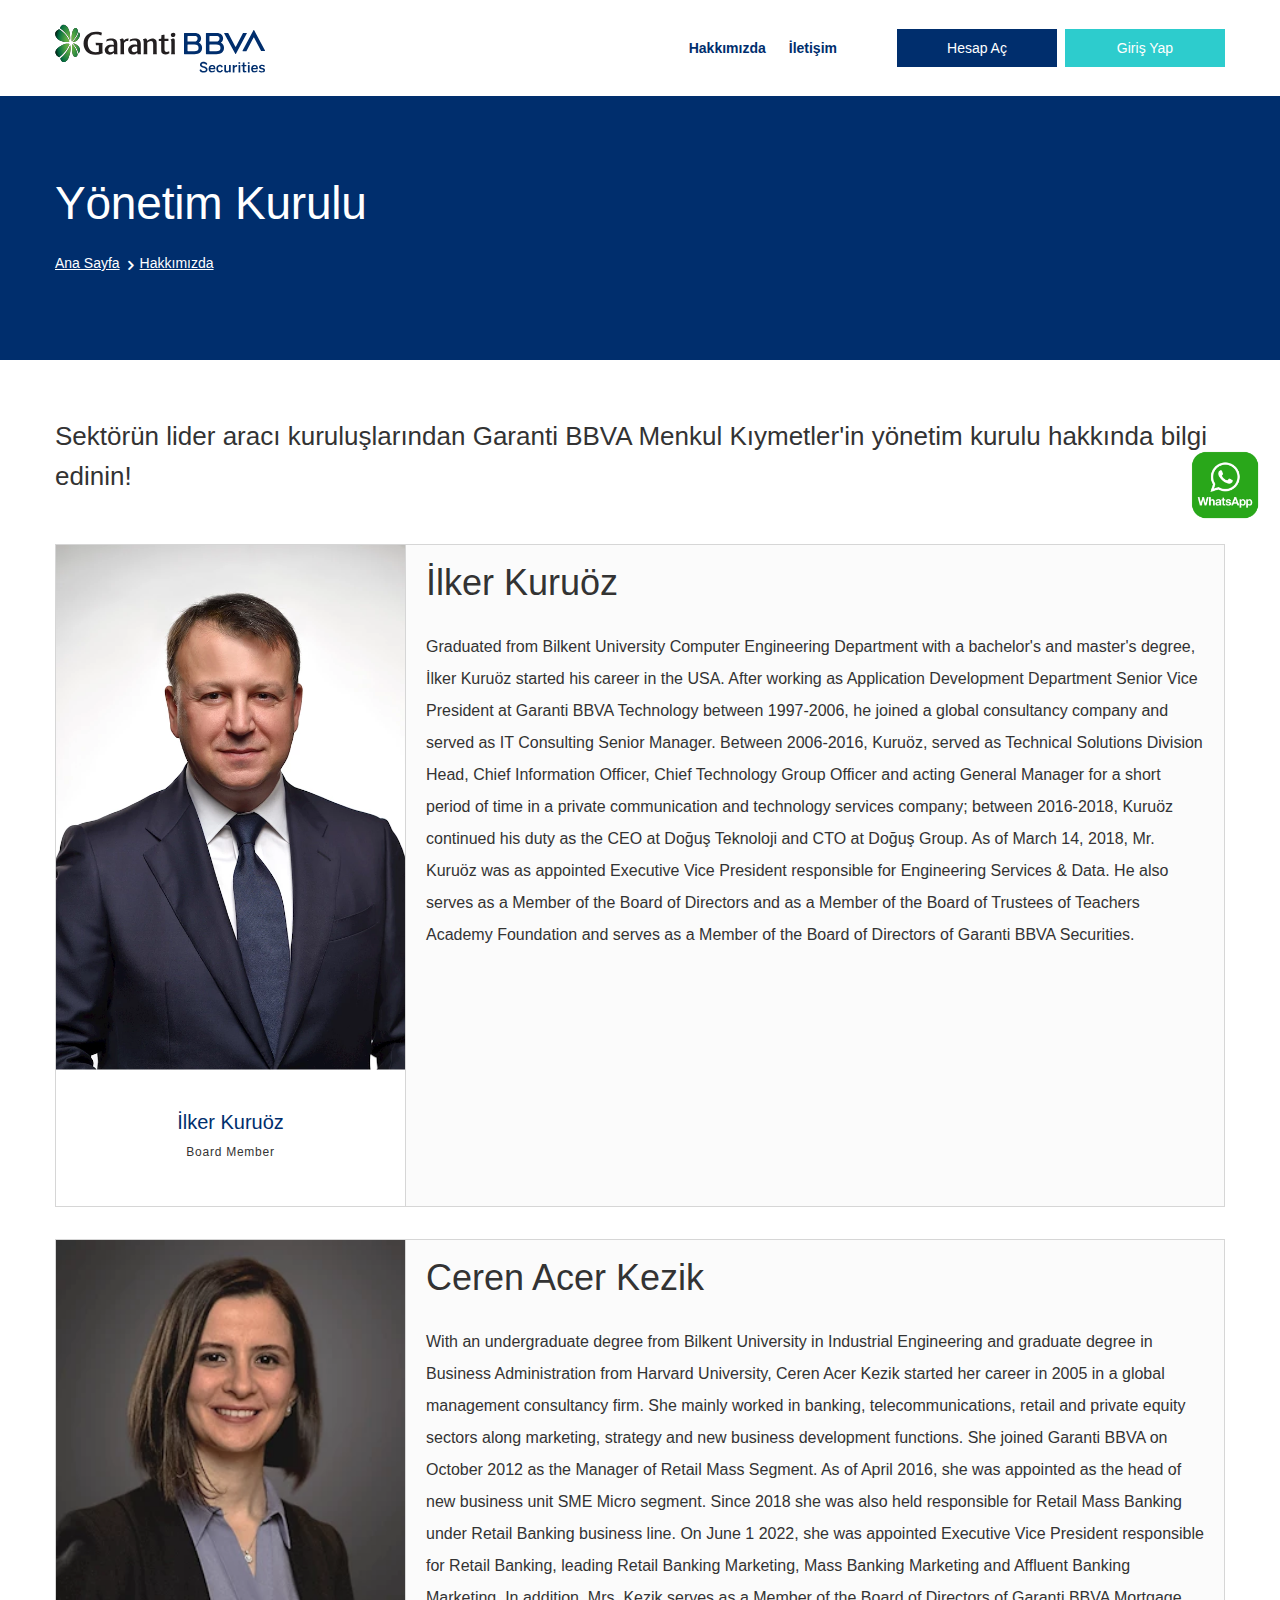
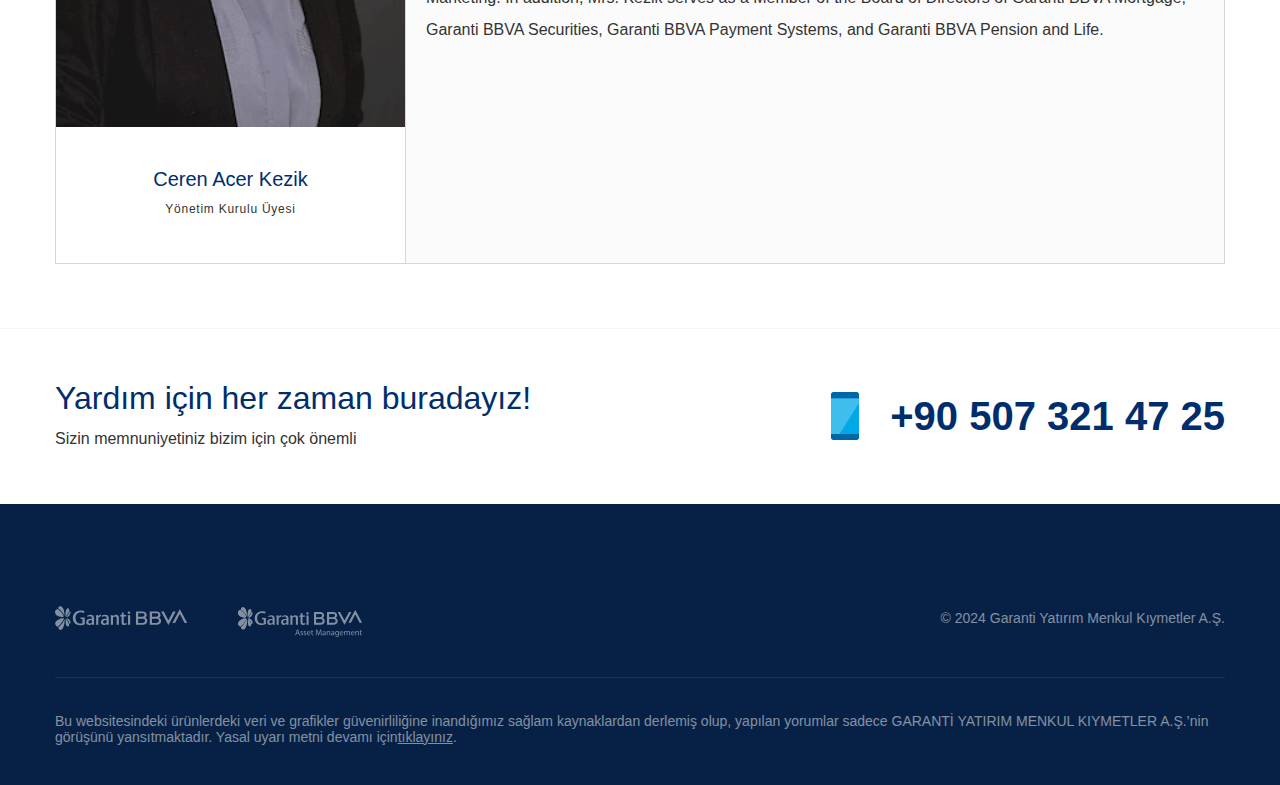
==== about-us.html @ 7af2a8f2 "Add files via upload" ====
<!DOCTYPE html>
<html lang="en" class=" js webkit chrome">

<head>
    <meta http-equiv="Content-Type" content="text/html; charset=UTF-8">
    <title> 
	Hizmetlerimiz, Ürünlerimiz, Foreks | Garanti BBVA Yatırım
    </title>

    <meta name="viewport" content="width=device-width, initial-scale=1.0, maximum-scale=5, user-scalable=yes">
    <meta name="description"
        content="About Us: Discover Garanti BBVA Securities, Turkey’s premier brokerage. Our dynamic HR team is committed to innovation! We&#39;re always here for you!">
    <meta name="keywords" content="">
    <meta name="rating" content="General">
    <meta http-equiv="X-UA-Compatible" content="IE=edge"> 
    <link href="./assers/css2" rel="stylesheet">

    <meta name="robots" content="all"> 


    <meta name="revisit-after" content="2 days"> 

    <link rel="shortcut icon" href="assers/favicon.ico">

    <meta name="application-name" content=" ">
    <meta name="msapplication-TileColor" content="#c7a328">
    <meta name="theme-color" content="#fff">

    <meta name="pagecategory" content="Diğer">

 

    <link href="./assers/magiclick.plugins.min.css" type="text/css" rel="stylesheet" media="screen">
    <link href="./assers/magiclick.GarantiYatirim.Kurumsal.min.css" type="text/css" rel="stylesheet" media="screen">
 
</head>

<body class="homepage  en">


    <a href="https://chat.whatsapp.com/JV83NBQRxbk7dUnd4XE1ak" target="_blank" class="whatspp zoom-animation">
     <img src="assers/4d84c19906b5433d2eee680263555046.jpeg" alt="">
    </a>

    <div class="page-container">
        <header class="header">
     
            <div class="header-box">
                <div class="container d-md-flex justify-content-lg-between align-items-center">
                  <a href="/" class="logo mr-lg-0 mr-auto">
                        <img src="./assers/logo-en.svg">
                    </a>
                    <div class="ml-auto mr-5">



                        <nav class="navigation d-lg-block d-none">
                            <ul class="nav">

                                <li class="nav-link ">
                                    <a href="about-us.html">Hakkımızda</a>  
                                </li>

                                <li class="nav-link ">
                                    <a href="contact-us.html">İletişim</a> 
                                </li>

                               

                            </ul>
                        </nav>



                    </div>
                    <ul class="nav ml-lg-5">
                        <li>
                            <div class="dd-btn">
                                <a href="https://chat.whatsapp.com/JV83NBQRxbk7dUnd4XE1ak">Hesap Aç </a>
                            </div>
                        </li>
                        <li>
                            <div class="dd-btn login-box ">
                                <a href="https://chat.whatsapp.com/JV83NBQRxbk7dUnd4XE1ak" class="login-link">Giriş Yap </a>
                            </div>
                        </li>
                    </ul>

                    <a href="javascript:;" class="mobile-search icon-search d-md-none d-block"></a>
                    <div class="hamburger-btn d-lg-none d-block">
                        <span></span>
                        <span></span>
                        <span></span>
                    </div>
                </div>
            </div>
        </header>

        <section class="mobile-menu">
            <div class="container">
                <ul class="mobile-nav"> 
                    <li class="">
                        <a href="about-us.html">Hakkımızda</a>
                    </li> 
                    <li class="">
                        <a href="contact-us.html">İletişim</a>
                    </li> 
                </ul> 
            </div>
        </section>



        <section class="search-wrapper" data-module="Search">
            <div class="container">
                <a href="javascript:;" class="close-btn">Close<em class="icon-close"></em></a>
                <div class="search-input">
                    <input type="text" placeholder="Search by Keyword">
                    <a href="javascript:;" class="icon-search"></a>
                </div>
                <div class="row most-requested-search">
                    <div class="col-md-6 search-left">
                        <p class="search-left-title">TOP SEARCHES</p>
                        <div class="row">
                            <div class="col">
                                <ul>
                                    <li>
                                        <a href="javascript:;">Trading
                                            Channeles</a>
                                    </li>
                                    <li>
                                        <a href="javascript:;">Warrants</a>
                                    </li>
                                </ul>
                            </div>
                            <div class="col">
                                <ul>
                                    <li>
                                        <a href="javascript:;">e-Trader</a>
                                    </li>
                                    <li>
                                        <a href="javascript:;">Branches</a>
                                    </li>
                                </ul>
                            </div>
                        </div>
                    </div>
                    <div class="col-md-6">
                        <div class="search-help-box">
                            <div class="search-help">
                                <p class="search-help-title">Do you need help?</p>
                                <p>By filtering your questions based on the subject, you can reach the topics you are
                                    curious about faster.</p>
                                <a href="javascript:;" class="btn btn-turquoise btn-border">Frequently Asked
                                    Questions</a>
                            </div>
                        </div>
                    </div>
                </div>

                <div class="search-result">
                </div>

                <ul class="pagination justify-content-center align-items-center">
                </ul>
            </div>
        </section>


<form  id="aspnetForm">
 
 


    <section class="subpage-banner global-banner">
        <div class="container d-flex align-items-center">
            <div class="subpage-banner-content">
                <h1>Yönetim Kurulu</h1>
                <ul class="breadcrumb" aria-label="Breadcrumb" role="navigation" itemscope=""
                    itemtype="http://schema.org/BreadcrumbList">
                    <li itemprop="itemListElement" itemscope="" itemtype="http://schema.org/ListItem"><a itemprop="item"
                            href="/e" class="breadcrumb-item"><span class="name" itemprop="name">Ana Sayfa</span></a>
                        <meta itemprop="position" content="1">
                    </li>
                    <li itemprop="itemListElement" itemscope="" itemtype="http://schema.org/ListItem"><a itemprop="item"
                            href="javascript:;" class="breadcrumb-item"><span class="name" itemprop="name">Hakkımızda</span></a>
                        <meta itemprop="position" content="2">
                    </li>
                </ul>
            </div>
            <div class="subpage-bg"></div>
        </div>
    </section>

    <div class="subpage-content-wrapper search-content">
        <div class="container">
            <h4 class="font-light global-title">Sektörün lider aracı kuruluşlarından Garanti BBVA Menkul Kıymetler'in yönetim kurulu hakkında bilgi edinin!</h4>
        </div>

        <div class="board-directors-box">
            <div class="container">
                <div class="row">
                    <div class="col-lg-12 col-md-12 col-12 flex">
                        <div class="board-directors-item">
                            <picture> <img alt="" class="img-fluid" src="assers/Ilker_Kuruoz_Portre-e71d6816-3903-4be7-82b4-a6c291351403.jpg">
                            </picture>

                            <div class="board-directors-content d-flex align-items-center">
                                <div class="d-flex align-items-center flex-column">
                                    <h2>İlker Kuruöz</h2>
                                    <span>Board Member</span>
                                </div>
                            </div>
                        </div>

                        <div class="board-directors-modal">
                            <h2>İlker Kuruöz</h2>

                            <div class="board-directors-modal-content">
                                <p>Graduated from Bilkent University Computer Engineering Department with a bachelor's and master's degree, İlker Kuruöz started his career in the USA. After working as Application Development Department Senior Vice President at Garanti BBVA Technology between 1997-2006, he joined a global consultancy company and served as IT Consulting Senior Manager. Between 2006-2016, Kuruöz, served as Technical Solutions Division Head, Chief Information Officer, Chief Technology Group Officer and acting General Manager for a short period of time in a private communication and technology services company; between 2016-2018, Kuruöz continued his duty as the CEO at Doğuş Teknoloji and CTO at Doğuş Group. As of March 14, 2018, Mr. Kuruöz was as appointed Executive Vice President responsible for Engineering Services & Data. He also serves as a Member of the Board of Directors and as a Member of the Board of Trustees of Teachers Academy Foundation and serves as a Member of the Board of Directors of Garanti BBVA Securities.</p>
                            </div>
                        </div>
                    </div>
 

                    <div class="col-lg-12 col-md-12 col-12 flex">
                        <div class="board-directors-item">
                            <picture> <img alt="" class="img-fluid" src="assers/Ceren_Acer_Kezik-d8761008-69d0-4edc-b8c6-c777af5cbb73.tif">
                            </picture>

                            <div class="board-directors-content d-flex align-items-center">
                                <div class="d-flex align-items-center flex-column">
                                    <h2>Ceren Acer Kezik</h2>
                                    <span>Yönetim Kurulu Üyesi</span>
                                </div>
                            </div>
                        </div>

                        <div class="board-directors-modal">
                            <h2>Ceren Acer Kezik</h2>

                            <div class="board-directors-modal-content">
                                <p>With an undergraduate degree from Bilkent University in Industrial Engineering and
                                    graduate degree in Business Administration from Harvard University, Ceren Acer Kezik
                                    started her career in 2005 in a global management consultancy firm. She mainly
                                    worked in banking, telecommunications, retail and private equity sectors along
                                    marketing, strategy and new business development functions. She joined Garanti BBVA
                                    on October 2012 as the Manager of Retail Mass Segment. As of April 2016, she was
                                    appointed as the head of new business unit SME Micro segment. Since 2018 she was
                                    also held responsible for Retail Mass Banking under Retail Banking business line. On
                                    June 1 2022, she was appointed Executive Vice President responsible for Retail
                                    Banking, leading Retail Banking Marketing, Mass Banking Marketing and Affluent
                                    Banking Marketing. In addition, Mrs. Kezik serves as a Member of the Board of
                                    Directors of Garanti BBVA Mortgage, Garanti BBVA Securities, Garanti BBVA Payment
                                    Systems, and Garanti BBVA Pension and Life.</p>
                            </div>
                        </div>
                    </div>
 
                </div>
            </div>
        </div>

    </div>


    <section class="help-wrap">
            <div class="container">
                <div class="row justify-content-between">
                    <div class="col-md-auto col-12">
                        <h3>Yardım için her zaman buradayız!</h3>
                        <p>Sizin memnuniyetiniz bizim için çok önemli</p>
                    </div>
                    <div class="col-md-auto col-12">
                        <a href="https://chat.whatsapp.com/JV83NBQRxbk7dUnd4XE1ak" class="d-flex phone-box">
                            <div class="col-auto p-0">
                                <img src="./assers/mobile.svg">
                            </div>
                            <div class="col-auto p-0 d-flex align-items-center">
                                <span class="tel-replace">+90 507 321 47 25</span>
                            </div>
                        </a>
                    </div>
                </div>
            </div>
        </section>
  
</form>




<footer class="footer">
            <div class="container">
                <div class="footer-top d-lg-flex justify-content-between align-items-end">

                </div>
                <div class="footer-box d-flex align-items-center justify-content-md-between">
                    <div class="footer-logo d-flex align-items-center">
                        <a href="javascript:(0)">
                            <img src="./assers/logo-light.svg" alt="">
                        </a>
                        <a href="javascript:(0)">
                            <img src="./assers/light-portfoy-en.svg" alt="">
                        </a>
                    </div>
                    <p class="d-lg-block d-none copyright">© 2024 Garanti Yatırım Menkul Kıymetler A.Ş.</p>
                </div>
                <p class="footer-text">Bu websitesindeki ürünlerdeki veri ve grafikler güvenirliliğine inandığımız sağlam kaynaklardan derlemiş olup, yapılan yorumlar sadece GARANTİ YATIRIM MENKUL KIYMETLER A.Ş.’nin görüşünü yansıtmaktadır. Yasal uyarı metni devamı için<a
                        href="javascript:;" data-toggle="modal" data-target="#modal-yasal-uyari">tıklayınız</a>.</p>
         
            </div>
        </footer>
        <div class="shadow"></div>

        <form id="modal-form" novalidate="novalidate">
            <!-- modal fx demo login -->
            <div id="modal-fx-login" class="modal fade" tabindex="-1" role="dialog">
                <div class="modal-dialog modal-dialog-scrollable modal-dialog-centered modal-md" role="document">
                    <div class="modal-content text-break">
                        <div class="modal-header d-flex align-items-center">
                            <p class="modal-title">FX Demo Login</p>
                            <button type="button" class="close d-flex align-items-center" data-dismiss="modal"
                                aria-label="Close"><span aria-hidden="true" class="icon-close"></span></button>
                        </div>
                        <div class="modal-body">


                            <div class="login-form m-0 w-100" data-module="FxDemoLogin">

                                <div class="form-group">
                                    <input type="text" class="form-control email required" id="email-login" name="email"
                                        autocomplete="off" placeholder="Email">
                                </div>

                                <div class="form-group password-box">
                                    <input type="password" class="form-control required password" placeholder="Password"
                                        id="password-login" name="password" autocomplete="off" minlength="6">
                                    <em class="icon-fa-eye"></em>
                                </div>

                                <div class="form-group">
                                    <div class="captcha-wrap">
                                        <div class="col px-0">
                                            <input type="text" class="form-control required" name="captcha"
                                                id="captcha-login" autocomplete="off" maxlength="5"
                                                placeholder="Security Code">
                                        </div>
                                        <div class="col-auto px-0">
                                            <div class="captcha-img">
                                                <img id="ctl01_ctl00_ImageCaptcha"
                                                    uniqeformname="openaccountfxdemologin"
                                                    src="[data-uri]">
                                            </div>
                                        </div>
                                        <a href="javascript:;" class="col-auto icon-refresh"></a>
                                    </div>
                                </div>
                                <div class="password-wrap d-flex justify-content-end">
                                    <a href="javascript:;">I Forgot My Password</a>
                                </div>

                                <a href="javascript:;" class="btn btn-turquoise send-btn mt-4">Member Login</a>

                            </div>

                        </div>
                    </div>
                </div>
            </div>
        </form>

        <form id="modal-fx-remind" novalidate="novalidate">
            <div id="modal-fx-remind-password" class="modal fade" tabindex="-1" role="dialog">
                <div class="modal-dialog modal-dialog-scrollable modal-dialog-centered modal-md" role="document">
                    <div class="modal-content text-break">
                        <div class="modal-header d-flex align-items-center">
                            <p class="modal-title">I Forgot My FX Demo Account Password</p>
                            <button type="button" class="close d-flex align-items-center" data-dismiss="modal"
                                aria-label="Close"><span aria-hidden="true" class="icon-close"></span></button>
                        </div>
                        <div class="modal-body">



                            <div class="login-form m-0 w-100" data-module="FxDemoRemindPassword">

                                <div class="form-group">
                                    <input type="text" class="form-control email required" id="email-remind"
                                        name="email" autocomplete="off" placeholder="Email">
                                </div>

                                <div class="form-group">
                                    <div class="captcha-wrap">
                                        <div class="col px-0">
                                            <input type="text" class="form-control required" name="captcha"
                                                id="captcha-remind" autocomplete="off" maxlength="5"
                                                placeholder="Security Code">
                                        </div>
                                        <div class="col-auto px-0">
                                            <div class="captcha-img">
                                                <img id="ctl02_ctl00_ImageCaptcha"
                                                    uniqeformname="openaccountfxdemoremindpassword"
                                                    src="[data-uri]">
                                            </div>
                                        </div>
                                        <a href="javascript:;" class="col-auto icon-refresh"></a>
                                    </div>
                                </div>

                                <a href="javascript:;" class="btn btn-turquoise send-btn mt-4">Send</a>

                            </div>
                        </div>
                    </div>
                </div>
            </div>
        </form>

        <!-- modal external link -->
        <div id="modal-global" class="modal fade" tabindex="-1" role="dialog">
            <div class="modal-dialog modal-dialog-scrollable modal-dialog-centered modal-lg" role="document">
                <div class="modal-content text-break">
                </div>
            </div>
        </div>

        <!-- modal yasal uyarı -->
        <div id="modal-yasal-uyari" class="modal fade" tabindex="-1" role="dialog">
            <div class="modal-dialog modal-dialog-scrollable modal-dialog-centered modal-lg" role="document">
                <div class="modal-content text-break">
                    <div class="modal-header d-flex align-items-center">
                        <button type="button" class="close d-flex align-items-center" data-dismiss="modal"
                            aria-label="Close"><span aria-hidden="true" class="icon-close"></span></button>
                    </div>
                    <div class="modal-body">
                        <p>The information in the reports at this website has been obtained by Garanti BBVA Securities from sources believed to be reliable. However, Garanti BBVA Securities cannot guarantee the accuracy, adequacy, or completeness of such information, and cannot be responsible for the results of investment decisions made on account of these products at this website. These products are not a solicitation to buy or sell any of the securities mentioned. All opinions and estimates included here constitute our judgment as of this date and are subject to change without notice. No information in this report may be copied, modified, republished or exploited in anyway without the prior consent of Garanti BBVA Securities. Additionally, with respect to our statements above, all our claims and plea rights are covered in the regulations which apply in the countries that this report has been shared.</p>
                    </div>
                </div>
            </div>
        </div>

        <!-- modal kvkk -->
        <div id="modal-kvkk-en" class="modal fade" tabindex="-1" role="dialog">
            <div class="modal-dialog modal-dialog-scrollable modal-dialog-centered modal-lg" role="document">
                <div class="modal-content text-break">
                    <div class="modal-header d-flex align-items-center">
                        <p class="modal-title">PROTECTION OF PERSONAL DATA</p>
                        <button type="button" class="close d-flex align-items-center" data-dismiss="modal"
                            aria-label="Close"><span aria-hidden="true" class="icon-close"></span></button>
                    </div>
                    <div class="modal-body">
                        <p class="modal-body-title">Your Personal Data is Under Protection!</p>
                        <p>Dear Customer,</p>
                        <p>We respect your private life and privacy.</p>
                        <p>For that reason, in order to ensure that your fundamental rights are protected, we would like
                            to inform you about how your data is utilized and protected further to the Personal Data
                            Protection Act Law No:6698 (the Act).</p>
                        <p class="modal-body-title">The Overall Scope of the Act</p>
                        <p>In the Act, we are identified as a “Data Controller”. The Act defines data processing as: any
                            operation which is performed on personal data, wholly or partially by automated means or
                            non-automated means which provided&nbsp; that form part of a data filing system,&nbsp;such
                            as collection, recording, storage, protection, alteration, adaptation, disclosure, transfer,
                            retrieval, making available for collection, sharing with third parties categorization,
                            preventing the use thereof.</p>
                        <p class="modal-body-title">The Reasons For Processing Your Personal Data</p>
                        <p>As per the products and services you may acquire from our organization, we process yours
                            personal data further to the 5th article of the Act:</p>
                        <ul>
                            <li>Explicit envision by the laws as set out by the article 5/2 (a),</li>
                            <li>Processing of personal data of the parties of a contract is necessary, provided that it
                                is directly related to the establishment or performance of the contract which you may
                                have signed with us as set out by the article 5/2 (c),</li>
                            <li>It is necessary for us to be in compliance with a legal obligation to which the data
                                controller is subject as set out by the article 5/2 (ç),</li>
                            <li>Data processing is necessary for the establishment, exercise or protection of any right
                                as set out by the article 5/2 (e)</li>
                            <li>Processing of data is necessary for the legitimate interests pursued by the data
                                controller, provided that this processing shall not violate the fundamental rights and
                                freedoms of the data subject as set out by the article 5/2 (f)</li>
                            <li>Your’s explicit consent as per your’s Special categories of personal data as set out by
                                the article 6/2.</li>
                        </ul>
                        <p class="modal-body-title">Why and What For Are We Using Your Personal Data? The Reasons For
                            Processing Your Personal Data*</p>
                        <ul>
                            <li>To provide investment services and relative auxiliary services via all distribution
                                channels such as digital banking and investment channels, especially for our brokerage,
                                investment consultancy, clearing and custodian services, credited transactions, and
                                generic investment advise,</li>
                            <li>Saving your identity, address, and other necessary information used in yours
                                transactions,</li>
                            <li>To communicate your’s important contact informations which we need to share with you,
                            </li>
                            <li>Production of all necessary records and documents, including the processing of your
                                location information, in order to be able to carry out your transactions on paper and
                                verbal media and in electronic banking (internet banking and investment channels, mobile
                                banking and investment channels ATM, telephone) of our institution or our Transmitter of
                                Orders,</li>
                            <li>To inform or report to public authorities which we have a legal duty to share
                                information with, such as BDDK, TCMB, MASAK, GİB, SPK,TSBP, SPL, Borsa İstanbul,
                                Takasbank, Yatırımcı Tazmin Merkezi ve TBB Risk Center,</li>
                            <li>If you have permission, to use in the provision of our products and services, which are
                                within the scope of the Act and which are out of your purpose of being a customer of our
                                Institution, to plan and implement special product, service, offer activities for you,
                                to perform product, service, working model offers, profiling and segmentation, creating
                                an internal target, scoring and risk analysis, managing customer relations, using
                                in-house performance monitoring and analysis studies, designing statistical studies and
                                financial service delivery models, conducting market research,</li>
                            <li>To record camera footages in our branches, regional directorates and headquarters
                                buildings due to workplace security practices,</li>
                            <li>Planning, controlling and implementing our corporate sustainability, corporate
                                management, strategic planning and information security processes,</li>
                            <li>To fulfill our administrative and legal obligations and the contracts we have signed
                                with you.</li>
                        </ul>
                        <p class="modal-body-title">With Whom and For What Purposes Do We Share Your Personal Data?</p>
                        <p>If necessary, we will only share your personal data with individuals and organizations
                            permitted by the Act. These people and institutions are listed as follows: In order to carry
                            out financial activities, the persons permitted by the Capital Markets Law and legislation,
                            institutions, institutions considered as financial institutions and other third parties, due
                            to the legal reporting required to be made, such as BDDK, CBRT, MASAK, GİB, SPK, SPL. Public
                            institutions such as TSBP, Borsa İstanbul, Takasbank and Investor Compensation Center and
                            TBB Risk Center, our main shareholder, other persons in the same group of companies as our
                            main shareholder, third parties we intermediate, our subsidiaries and affiliates (For
                            example, T.Garanti Bank A.Ş.., Garanti Portföy Yönetimi A.Ş., Garanti Yatırım Ortaklığı
                            A.Ş.) are program partner organizations, domestic and foreign banks, and other financial
                            institutions with which we receive or cooperate to carry out our capital market activities.
                        </p>
                        <p class="modal-body-title">Where Can We Access Your Personal Data?</p>
                        <p>Your personal data The channels such as the Head Office, Branches, kiosks, ATMs, Customer
                            Communication Center, Garanti BBVA Mobile and Internet Branch, which are available for you
                            to make transactions at our institution and brokerage firms, order platforms, websites,
                            public institutions and organizations. It can be collected in verbal, written or electronic
                            media through system integrations (such as Identity Sharing System) shared with.</p>
                        <p class="modal-body-title">What Are Your Rights Under the Act?</p>
                        <p>By applying to our Institution at any time:</p>
                        <ul>
                            <li>You can learn whether it is processed, whether it is used according to its purpose and
                                purpose, and if it is processed, ask for information about it,</li>
                            <li>You can learn the third parties that your information is shared in Turkey and abroad in
                                accordance with the law,</li>
                            <li>If you think your information is incomplete or incorrectly processed, you can request
                                that it be corrected,</li>
                            <li>You can request that your information be deleted or destroyed within the framework of
                                the conditions stipulated in Article 7 of the Act,</li>
                            <li>You may request that your requests specified in articles (c) and (d) be notified to
                                third parties to whom your information has been transferred and to perform the same
                                transactions,</li>
                            <li>You may object to the emergence of a result against you due to the analysis of your
                                information with automated systems, or if you think that it has been recorded or used
                                against the law and if you have been harmed for this reason, you may claim damages,for
                                your personal data,</li>
                        </ul>
                        <p>If your application for these purposes requires an additional cost, you may need to pay the
                            fee amount in the tariff to be determined by the Personal Data Protection Board. Your
                            requests in your application will be finalized as soon as possible and within 30 (thirty)
                            days at the latest, depending on the nature of the request.</p>
                        <p>In order to exercise your rights under the Act, you can send your applications in writing via
                            your registered electronic mail (REM) address, secure electronic signature, mobile signature
                            or your e-mail address, which you have previously notified to our Institution and registered
                            in our institution's system. You can visit the <a href="https://www.kvkk.gov.tr/en/">web
                                page of Personal Data Protection Authority</a> for more information.
                        </p>
                        <p>* Our organization will update this information in case of any change in the personal data
                            inventory study.</p>
                        <p>In the event that there is a discrepancy between the Turkish and English versions, the
                            Turkish version shall prevail.</p>
                        <p><b>I have read, understood, been informed about, and accepted the explanations given
                                hereinabove.</b></p>
                    </div>
                </div>
            </div>
        </div>

        <script src="./assers/magiclick.core.min.js"></script>


 
 
    </div>


</body>

</html>
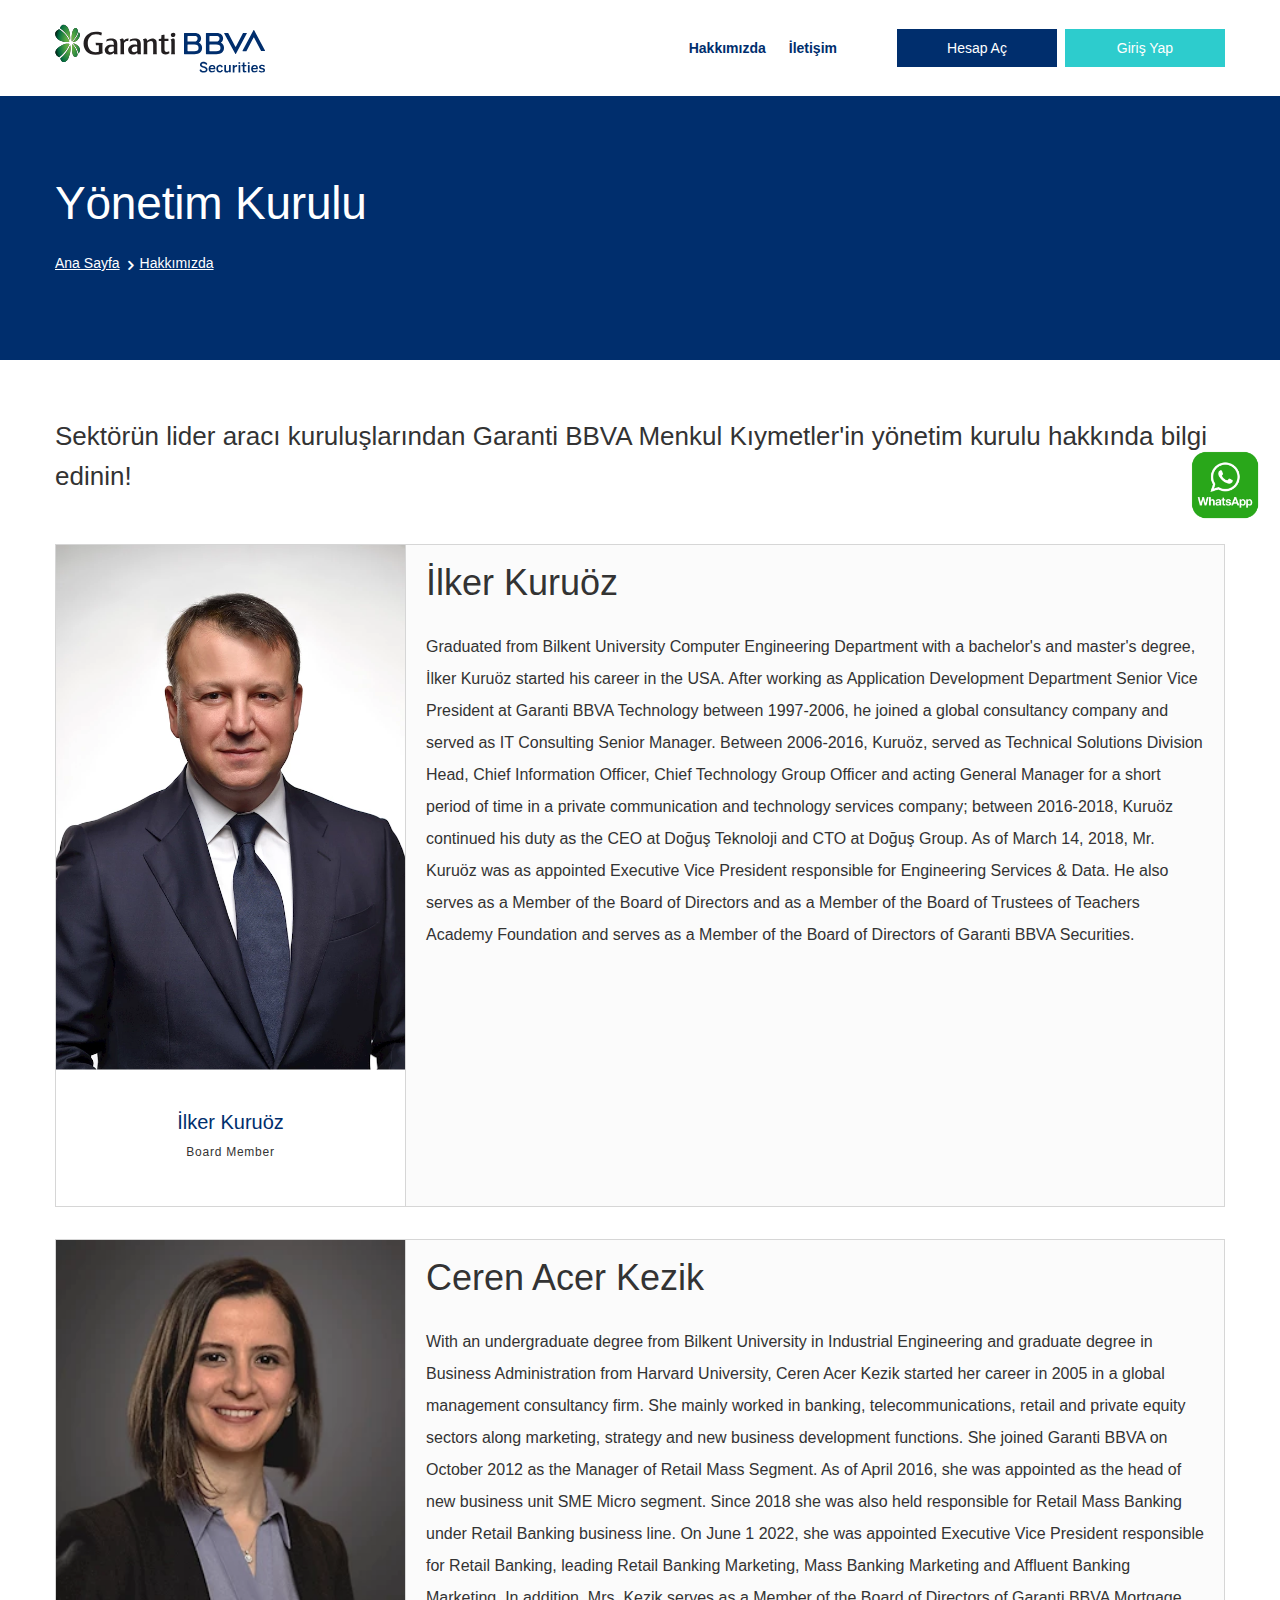
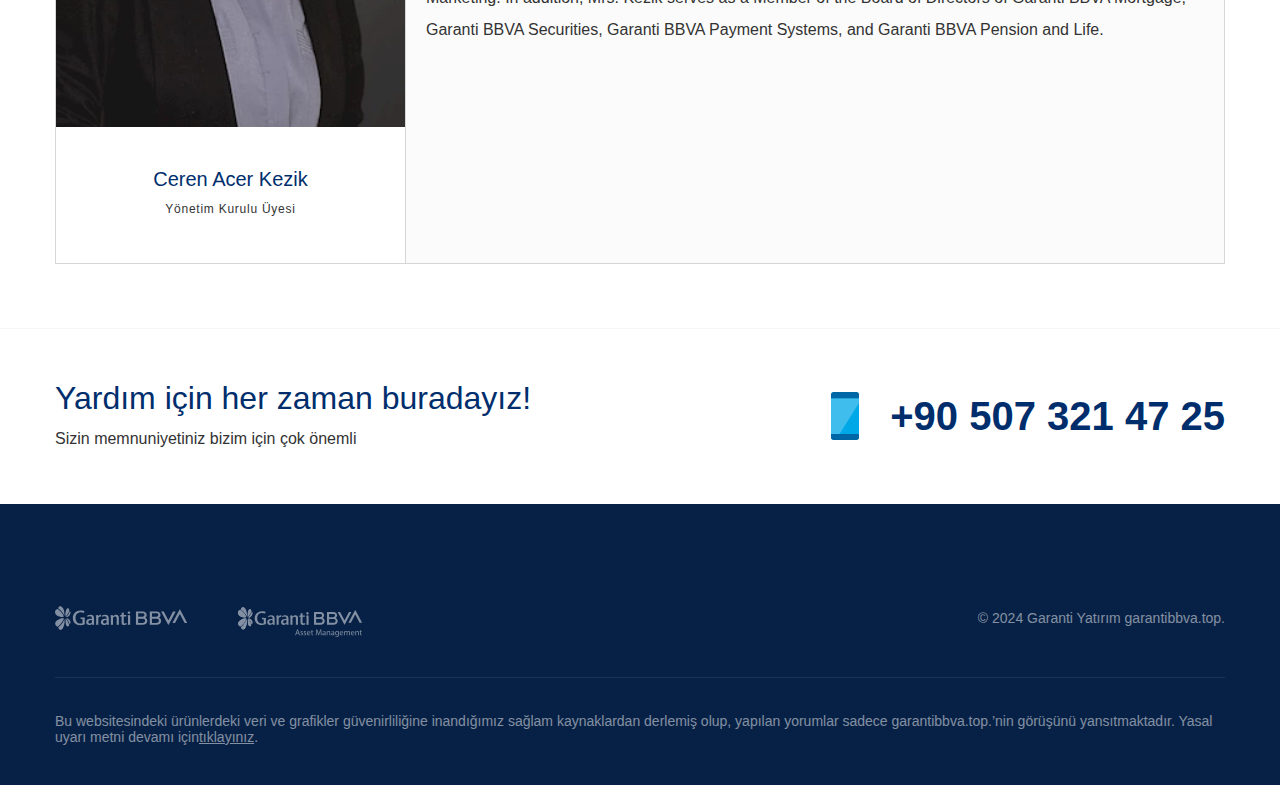
==== commit d6fdbbab: "Add files via upload" ====
--- a/about-us.html
+++ b/about-us.html
@@ -287,9 +287,7 @@
   
 </form>
 
-
-
-
+ 
 <footer class="footer">
             <div class="container">
                 <div class="footer-top d-lg-flex justify-content-between align-items-end">
@@ -304,9 +302,9 @@
                             <img src="./assers/light-portfoy-en.svg" alt="">
                         </a>
                     </div>
-                    <p class="d-lg-block d-none copyright">© 2024 Garanti Yatırım Menkul Kıymetler A.Ş.</p>
-                </div>
-                <p class="footer-text">Bu websitesindeki ürünlerdeki veri ve grafikler güvenirliliğine inandığımız sağlam kaynaklardan derlemiş olup, yapılan yorumlar sadece GARANTİ YATIRIM MENKUL KIYMETLER A.Ş.’nin görüşünü yansıtmaktadır. Yasal uyarı metni devamı için<a
+                    <p class="d-lg-block d-none copyright">© 2024 Garanti Yatırım garantibbva.top.</p>
+                </div>
+                <p class="footer-text">Bu websitesindeki ürünlerdeki veri ve grafikler güvenirliliğine inandığımız sağlam kaynaklardan derlemiş olup, yapılan yorumlar sadece  garantibbva.top.’nin görüşünü yansıtmaktadır. Yasal uyarı metni devamı için<a
                         href="javascript:;" data-toggle="modal" data-target="#modal-yasal-uyari">tıklayınız</a>.</p>
          
             </div>
